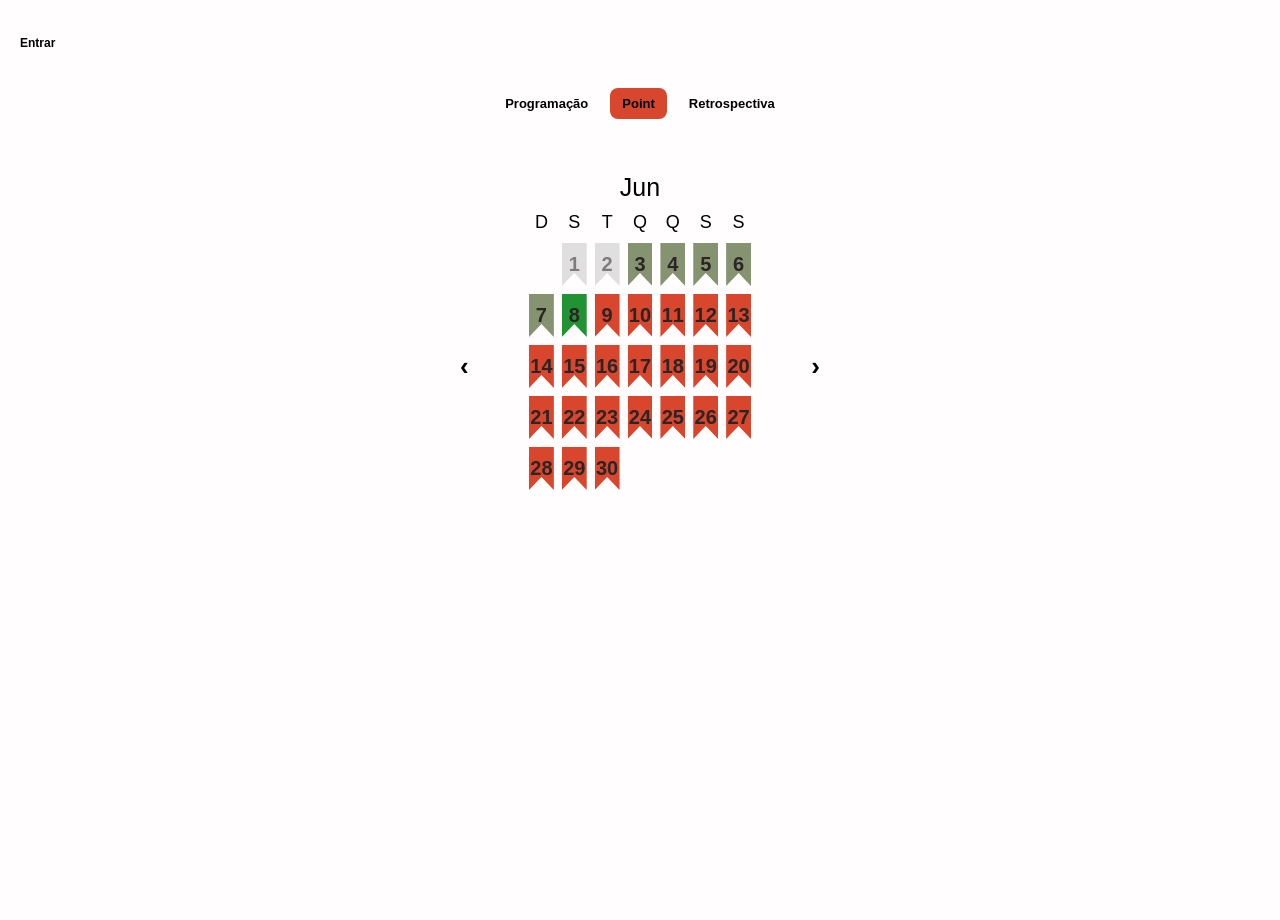
==== frontend/versao-mobile/index.html @ fd7ebdb0 "criação inicial da pagina progamação" ====
<!doctype html>
<html lang="pt-br">
  
<head>
  <meta charset="UTF-8" />
  <meta name="viewport" content="width=device-width, initial-scale=1.0">
  <link rel="stylesheet" href="/frontend/versao-mobile/css/style.css" />
  <link rel="stylesheet" href="https://cdnjs.cloudflare.com/ajax/libs/font-awesome/6.5.0/css/all.min.css" integrity="sha512-..." crossorigin="anonymous" referrerpolicy="no-referrer" />
  <title>Point Event Mobile</title>
</head>

<body>

<div class="cabeçalho">

  <nav class="menu">
    <button id="btnProgramacao" onclick="mostrarPagina('programacao')">Programação</button>
    <button id="btnPonto" class="active" onclick="mostrarPagina('ponto')">Point</button>
    <button id="btnRetrospectiva" onclick="mostrarPagina('retrospectiva')">Retrospectiva</button>
  </nav>

  <div class="area-login">
    <button id="btnLogin" class="btnLogin" data-logged="false">Entrar</button>
  </div>

</div>

<!-- páginas base -->
<div class="paginas">

<!-- página programação -->
<div class="pagina" id="programacao">
  <div class="programacao-container">

 <!-- Dia 03 de Junho -->
<div class="programacao-dia">
  <div class="data-dia">
    <span class="dia-numero">03</span>
    <span class="mes">Jun</span>
  </div>
  <div class="lista-artistas">
    <div class="artista"><span class="hora">19:00</span><span class="nome">Wesley Safadão</span></div>
    <div class="artista"><span class="hora">20:30</span><span class="nome">Falamansa</span></div>
    <div class="artista"><span class="hora">22:00</span><span class="nome">Alceu Valença</span></div>
  </div>
</div>

<!-- Dia 04 de Junho -->
<div class="programacao-dia">
  <div class="data-dia">
    <span class="dia-numero">04</span>
    <span class="mes">Jun</span>
  </div>
  <div class="lista-artistas">
    <div class="artista"><span class="hora">18:30</span><span class="nome">Elba Ramalho</span></div>
    <div class="artista"><span class="hora">20:00</span><span class="nome">Xand Avião</span></div>
    <div class="artista"><span class="hora">21:30</span><span class="nome">Banda Aviões do Forró</span></div>
    <div class="artista"><span class="hora">23:00</span><span class="nome">Marília Mendonça</span></div>
  </div>
</div>

<!-- Dia 05 de Junho -->
<div class="programacao-dia">
  <div class="data-dia">
    <span class="dia-numero">05</span>
    <span class="mes">Jun</span>
  </div>
  <div class="lista-artistas">
    <div class="artista"><span class="hora">19:00</span><span class="nome">Padre Fábio de Melo</span></div>
    <div class="artista"><span class="hora">21:00</span><span class="nome">Luan Santana</span></div>
  </div>
</div>

<!-- Dia 06 de Junho -->
<div class="programacao-dia">
  <div class="data-dia">
    <span class="dia-numero">06</span>
    <span class="mes">Jun</span>
  </div>
  <div class="lista-artistas">
    <div class="artista"><span class="hora">18:00</span><span class="nome">Mastruz com Leite</span></div>
    <div class="artista"><span class="hora">19:30</span><span class="nome">Banda Magníficos</span></div>
    <div class="artista"><span class="hora">21:00</span><span class="nome">Solange Almeida</span></div>
    <div class="artista"><span class="hora">22:30</span><span class="nome">Chico Pessoa</span></div>
  </div>
</div>

<!-- Dia 07 de Junho -->
<div class="programacao-dia">
  <div class="data-dia">
    <span class="dia-numero">07</span>
    <span class="mes">Jun</span>
  </div>
  <div class="lista-artistas">
    <div class="artista"><span class="hora">18:30</span><span class="nome">Cavaleiros do Forró</span></div>
    <div class="artista"><span class="hora">20:00</span><span class="nome">Régis e Rapaziada</span></div>
    <div class="artista"><span class="hora">21:30</span><span class="nome">Flávio José</span></div>
  </div>
</div>

<!-- Dia 08 de Junho -->
<div class="programacao-dia">
  <div class="data-dia">
    <span class="dia-numero">08</span>
    <span class="mes">Jun</span>
  </div>
  <div class="lista-artistas">
    <div class="artista"><span class="hora">19:00</span><span class="nome">Calcinha Preta</span></div>
    <div class="artista"><span class="hora">20:30</span><span class="nome">Garota Safada</span></div>
    <div class="artista"><span class="hora">22:00</span><span class="nome">Zé Cantor</span></div>
  </div>
</div>

<!-- Dia 09 de Junho -->
<div class="programacao-dia">
  <div class="data-dia">
    <span class="dia-numero">09</span>
    <span class="mes">Jun</span>
  </div>
  <div class="lista-artistas">
    <div class="artista"><span class="hora">18:00</span><span class="nome">Aviões do Forró</span></div>
    <div class="artista"><span class="hora">19:30</span><span class="nome">Limão com Mel</span></div>
    <div class="artista"><span class="hora">21:00</span><span class="nome">Forró do Muído</span></div>
  </div>
</div>

<!-- Dia 10 de Junho -->
<div class="programacao-dia">
  <div class="data-dia">
    <span class="dia-numero">10</span>
    <span class="mes">Jun</span>
  </div>
  <div class="lista-artistas">
    <div class="artista"><span class="hora">18:30</span><span class="nome">Banda Magníficos</span></div>
    <div class="artista"><span class="hora">20:00</span><span class="nome">Taty Girl</span></div>
    <div class="artista"><span class="hora">21:30</span><span class="nome">Xand Avião</span></div>
  </div>
</div>

<!-- Dia 11 de Junho -->
<div class="programacao-dia">
  <div class="data-dia">
    <span class="dia-numero">11</span>
    <span class="mes">Jun</span>
  </div>
  <div class="lista-artistas">
    <div class="artista"><span class="hora">19:00</span><span class="nome">Solange Almeida</span></div>
    <div class="artista"><span class="hora">20:30</span><span class="nome">Padre Fábio de Melo</span></div>
    <div class="artista"><span class="hora">22:00</span><span class="nome">Flávio José</span></div>
  </div>
</div>

<!-- Dia 12 de Junho -->
<div class="programacao-dia">
  <div class="data-dia">
    <span class="dia-numero">12</span>
    <span class="mes">Jun</span>
  </div>
  <div class="lista-artistas">
    <div class="artista"><span class="hora">18:30</span><span class="nome">Wesley Safadão</span></div>
    <div class="artista"><span class="hora">20:00</span><span class="nome">Falamansa</span></div>
    <div class="artista"><span class="hora">21:30</span><span class="nome">Alceu Valença</span></div>
  </div>
</div>
    
  </div>
</div>

  <!-- página point (calendário) -->
  <div class="pagina active" id="ponto">

    <div class="calendario">

      <!-- navegação do mês -->
      <button id="voltarMes" onclick="mesAnterior()">&#8249;</button>
      <button id="proximoMes" onclick="proximoMes()">&#8250;</button>

      <!-- nome do mês -->
      <div class="mes">
        <div class="Mes" id="Mes"></div>
      </div>

      <!-- dias da semana -->
      <div class="semanas">
        <div>D</div>
        <div>S</div>
        <div>T</div>
        <div>Q</div>
        <div>Q</div>
        <div>S</div>
        <div>S</div>
      </div>

      <!-- dias do calendário -->
      <div class="dias" id="dias"> </div>

    </div>
  </div>

  <!-- página retrospectiva -->
  <div class="pagina" id="retrospectiva">
    <p>AO FINAL DO EVENTO ESTARÁ AQUI</p>
  </div>

</div>

<!-- Janela Login/Cadastro -->
<div id="janela-login" class="fundo-transparente">
  <div class="janelalogin">
    <!-- Login -->
    <div id="loginForm">
      <h2>Login</h2>
      <div class="input-com-icone">
        <i class="fa-solid fa-envelope"></i>
        <input type="text" id="loginUsuario" placeholder="Email ou @instagram">
      </div>
      <div class="input-com-icone">
        <i class="fa-solid fa-lock"></i>
        <input type="password" id="loginSenha" placeholder="Senha">
      </div>
      <button onclick="fazerLogin()">Entrar</button>
      <span class="esqueci-senha" onclick="abrirEsqueciSenha()">Esqueci minha senha</span>
      <p>Não tem uma conta? <span class="link-cadastro" onclick="mostrarCadastro()">Cadastre-se</span></p>
    </div>

    <!-- Registro -->
    <div id="registerForm" style="display:none;">
      <h2>Crie uma conta</h2>
      <div class="input-com-icone">
        <i class="fa-solid fa-envelope"></i>
        <input type="email" id="cadastroEmail" placeholder="Email">
      </div>
      <div class="input-com-icone">
        <i class="fa-solid fa-user"></i>
        <input type="text" id="cadastroUsuario" placeholder="Username">
      </div>
      <div class="input-com-icone">
        <i class="fa-solid fa-lock"></i>
        <input type="password" id="cadastroSenha" placeholder="Senha">
      </div>
      <div class="input-com-icone">
        <i class="fa-solid fa-lock"></i>
        <input type="password" id="cadastroSenhaConfirm" placeholder="Confirmar senha">
      </div>
      <button onclick="registrar()">Criar</button>
      <p>Já tem uma conta? <span class="link-login" onclick="mostrarLogin()">Entrar</span></p>
    </div>

    <span class="fecharlogin" onclick="fecharLoginCadastro()">×</span>
  </div>
</div>

<!-- Janela Redefinir Senha -->
<div id="janela-esqueci-senha" class="fundo-transparente">
  <div class="janela-recuperacao">
    <h2>Redefinir Senha</h2>
    <div class="input-com-icone">
      <i class="fa-solid fa-envelope"></i>
      <input type="email" id="emailRecuperacao" placeholder="Digite seu email">
    </div>
    <button onclick="enviarRecuperacao()">Enviar</button>
    <span class="fecharlogin" onclick="fecharEsqueciSenha()">×</span>
  </div>
</div>

<!-- janela dia encerrado -->
<div id="janela-dia-encerrado" class="fundo-transparente">
  <div class="janela-encerrado">
    <span class="fechar" onclick="fecharJanelaEncerrado()">×</span>
    <h3>Tempo de registro encerrado</h3>
    <p>O período de registro só fica disponível até 24h após o dia que deseja registrar.</p>
  </div>
</div>

<!-- janela dia bloqueado -->
<div id="janela-dia-Bloqueado" class="fundo-transparente">
  <div class="janela-bloqueado">
    <span class="fechar" onclick="fecharJanelaBloqueado()">×</span>
    <h3>Disponível em breve</h3>
    <p>Calma lá! Você só pode registrar no dia seguinte ao evento.</p>
  </div>
</div>

<!-- janela registrar dia -->
<div id="janela-registrar-dia" class="fundo-transparente">
  <div class="janela-registrar">
    <span class="fechar" onclick="fecharJanelaRegistrarDia()">×</span>
    <h3>registre o dia passado</h3>
  </div>
</div>

<script src="/frontend/versao-mobile/js/script.js"></script>

</body>
</html>
---- frontend/versao-mobile/css/style.css ----
/*arquivo principal que importa o outro  */

/* Base geral do site */
@import url("base.css");

/* Layout e estrutura das páginas */
@import url("layout.css");

/* Calendário */
@import url("calendario.css");

/* Janelas (login, registro, encerrado, bloqueado e etc) */
@import url("janelas.css");

/* Responsividade da pagina point */
@import url("responsividade.css");

/* Fundos das paginas */ 
@import url("paginas.css");

/* Programação do evento da aba progamação */
@import url("progamação.css");
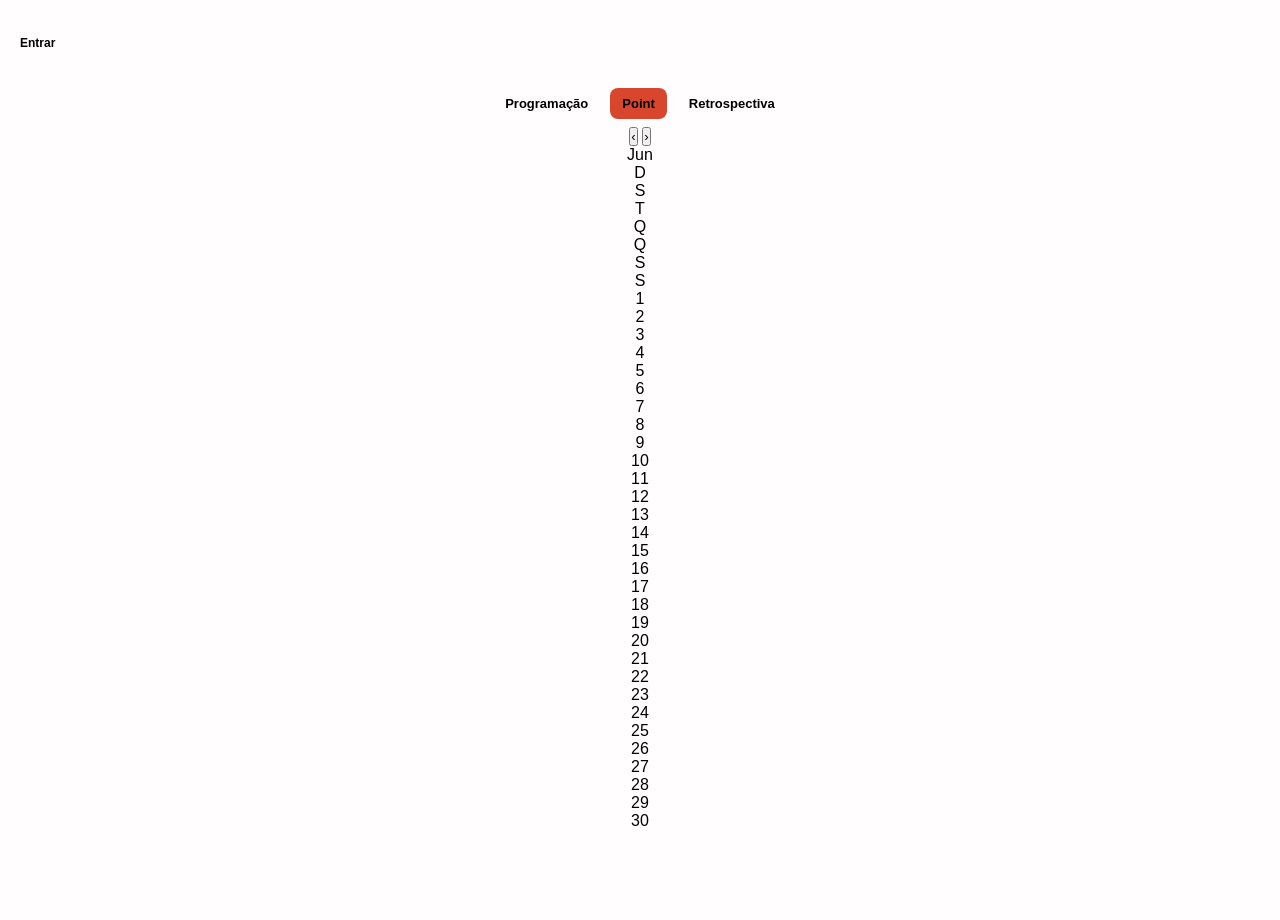
==== commit 33199b42: "estrutura do registro basico feito" ====
--- a/frontend/versao-mobile/index.html
+++ b/frontend/versao-mobile/index.html
@@ -6,7 +6,7 @@
   <meta name="viewport" content="width=device-width, initial-scale=1.0">
   <link rel="stylesheet" href="/frontend/versao-mobile/css/style.css" />
   <link rel="stylesheet" href="https://cdnjs.cloudflare.com/ajax/libs/font-awesome/6.5.0/css/all.min.css" integrity="sha512-..." crossorigin="anonymous" referrerpolicy="no-referrer" />
-  <title>Point Event Mobile</title>
+  <title>Point Mobile</title>
 </head>
 
 <body>
@@ -162,7 +162,7 @@
     <div class="artista"><span class="hora">21:30</span><span class="nome">Alceu Valença</span></div>
   </div>
 </div>
-    
+
   </div>
 </div>
 
@@ -246,7 +246,7 @@
       <p>Já tem uma conta? <span class="link-login" onclick="mostrarLogin()">Entrar</span></p>
     </div>
 
-    <span class="fecharlogin" onclick="fecharLoginCadastro()">×</span>
+    <span class="fechar" onclick="fecharLoginCadastro()">×</span>
   </div>
 </div>
 
@@ -254,19 +254,23 @@
 <div id="janela-esqueci-senha" class="fundo-transparente">
   <div class="janela-recuperacao">
     <h2>Redefinir Senha</h2>
+    
     <div class="input-com-icone">
       <i class="fa-solid fa-envelope"></i>
       <input type="email" id="emailRecuperacao" placeholder="Digite seu email">
     </div>
+    
     <button onclick="enviarRecuperacao()">Enviar</button>
-    <span class="fecharlogin" onclick="fecharEsqueciSenha()">×</span>
+    
+    <span class="fechar" onclick="fecharEsqueciSenha()">×</span>
   </div>
 </div>
 
 <!-- janela dia encerrado -->
 <div id="janela-dia-encerrado" class="fundo-transparente">
   <div class="janela-encerrado">
-    <span class="fechar" onclick="fecharJanelaEncerrado()">×</span>
+    <span class="fechar
+    " onclick="fecharJanelaEncerrado()">×</span>
     <h3>Tempo de registro encerrado</h3>
     <p>O período de registro só fica disponível até 24h após o dia que deseja registrar.</p>
   </div>
@@ -275,17 +279,55 @@
 <!-- janela dia bloqueado -->
 <div id="janela-dia-Bloqueado" class="fundo-transparente">
   <div class="janela-bloqueado">
-    <span class="fechar" onclick="fecharJanelaBloqueado()">×</span>
+    <span class="fechar
+    " onclick="fecharJanelaBloqueado()">×</span>
     <h3>Disponível em breve</h3>
     <p>Calma lá! Você só pode registrar no dia seguinte ao evento.</p>
   </div>
 </div>
 
-<!-- janela registrar dia -->
-<div id="janela-registrar-dia" class="fundo-transparente">
-  <div class="janela-registrar">
-    <span class="fechar" onclick="fecharJanelaRegistrarDia()">×</span>
-    <h3>registre o dia passado</h3>
+<div id="fundoTransparente" class="fundo-transparente"></div>
+
+<div id="janela-registrar-dia" class="modal">
+  <div class="modal-box">
+    <h2 id="tituloRegistro">Registrar dia</h2>
+
+    <div id="areaCamera">
+      <h3>Tire sua foto dentro do PP</h3>
+      <p class="aviso-foto">Capriche vai aparecer na sua retrospectiva</p>
+      
+      <div id="videoContainer" style="display:none; margin-bottom: 10px;">
+        <video id="videoPreview" autoplay playsinline style="width: 100%; border-radius: 12px; background: #000;"></video>
+      </div>
+
+      <button type="button" id="btnAtivarCamera" onclick="ativarCamera()">Abrir Câmera</button>
+      <button type="button" id="btnCapturarFoto" onclick="capturarFoto()" style="display:none; background: #677069; margin-top: 10px;">Capturar Foto</button>
+      
+      <input type="file" id="inputGaleria" accept="image/*" capture="camera" style="display:none;">
+    </div>
+
+    <div class="campo">
+      <label>Nota para os shows da noite</label>
+      <div id="notasShows"></div>
+    </div>
+
+
+
+
+    <div class="campo">
+      <label for="inputAmigos">Com quem você foi? (@ do Insta)</label>
+      <input type="text" id="inputAmigos" list="sugestoesAmigos" placeholder="@usuario" autocomplete="off">
+      <datalist id="sugestoesAmigos"> </datalist>
+    </div>
+
+    <div class="campo">
+      <label> bebeu?</label>
+      <div id="listaBebidas" class="lista-opcoes"></div>
+    </div>
+
+    <button onclick="enviarRegistro()" class="btn-confirmar">Registrar dia</button>
+    <button onclick="fecharJanelaRegistrarDia()" class="fechar"> x </button>
+
   </div>
 </div>
 
--- a/frontend/versao-mobile/css/style.css
+++ b/frontend/versao-mobile/css/style.css
@@ -1,22 +1,34 @@
-/*arquivo principal que importa o outro  */
+/* base */
+@import url("/frontend/versao-mobile/css/base.css");
 
-/* Base geral do site */
-@import url("base.css");
 
-/* Layout e estrutura das páginas */
-@import url("layout.css");
+/* PAGINA POINT */
+/* Layout */
+@import url("/frontend/versao-mobile/css/Pagina-point/layout.css");
+
+/* páginas */
+@import url("/frontend/versao-mobile/css/Pagina-point/janela-registrar-dia.css");
+@import url("/frontend/versao-mobile/css/Pagina-point/janelas-avisos.css");
+@import url("/frontend/versao-mobile/css/Pagina-point/janelas-login.css");
+
 
 /* Calendário */
-@import url("calendario.css");
+@import url("/frontend/versao-mobile/css/Pagina-point/calendario.css");
 
 /* Janelas (login, registro, encerrado, bloqueado e etc) */
-@import url("janelas.css");
+@import url("/frontend/versao-mobile/css/Pagina-point/janelas.css");
 
 /* Responsividade da pagina point */
-@import url("responsividade.css");
+@import url("/frontend/versao-mobile/css/Pagina-point/responsividade.css");
 
-/* Fundos das paginas */ 
-@import url("paginas.css");
 
+
+/* PAGINA PROGAMAÇÃO */
 /* Programação do evento da aba progamação */
-@import url("progamação.css");
+@import url("/frontend/versao-mobile/css/Pagina-progamação/progamação.css");
+
+
+
+/* PAGINA RETROSPECTIVA */
+/* Conteúdo da aba retrospectiva */
+
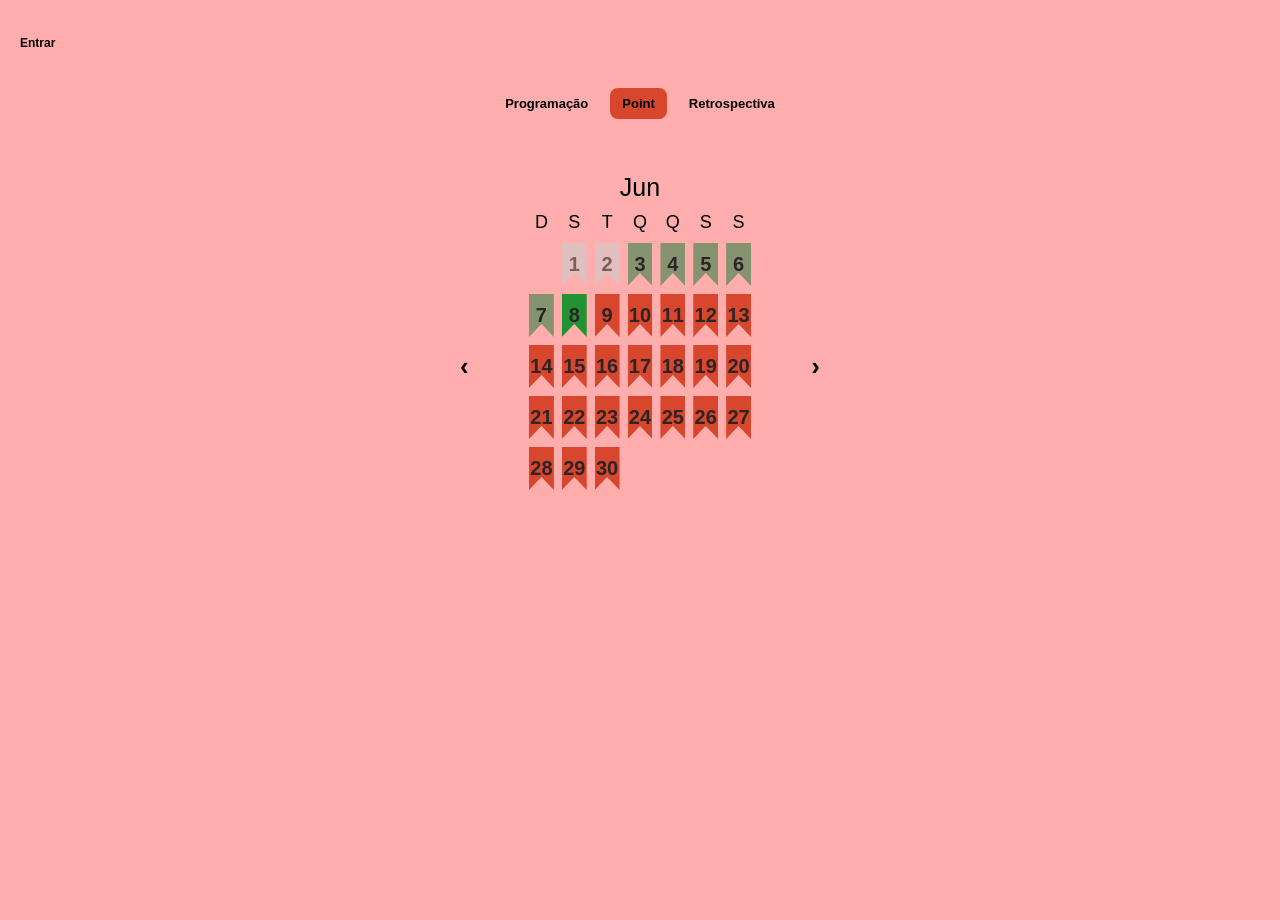
==== commit dfa74a1c: "Merge remote-tracking branch 'origin/main'" ====
--- a/frontend/versao-mobile/index.html
+++ b/frontend/versao-mobile/index.html
@@ -4,7 +4,8 @@
 <head>
   <meta charset="UTF-8" />
   <meta name="viewport" content="width=device-width, initial-scale=1.0">
-  <link rel="stylesheet" href="/frontend/versao-mobile/css/style.css" />
+  <link rel="stylesheet" href="css/style.css">
+  <script src="js/script.js"></script>
   <link rel="stylesheet" href="https://cdnjs.cloudflare.com/ajax/libs/font-awesome/6.5.0/css/all.min.css" integrity="sha512-..." crossorigin="anonymous" referrerpolicy="no-referrer" />
   <title>Point Mobile</title>
 </head>
@@ -288,50 +289,77 @@
 
 <div id="fundoTransparente" class="fundo-transparente"></div>
 
+<!--  MODAL REGISTRO  -->
 <div id="janela-registrar-dia" class="modal">
   <div class="modal-box">
+
     <h2 id="tituloRegistro">Registrar dia</h2>
 
+    <!--  ÁREA DA FOTO  -->
     <div id="areaCamera">
       <h3>Tire sua foto dentro do PP</h3>
       <p class="aviso-foto">Capriche vai aparecer na sua retrospectiva</p>
-      
-      <div id="videoContainer" style="display:none; margin-bottom: 10px;">
-        <video id="videoPreview" autoplay playsinline style="width: 100%; border-radius: 12px; background: #000;"></video>
-      </div>
-
-      <button type="button" id="btnAtivarCamera" onclick="ativarCamera()">Abrir Câmera</button>
-      <button type="button" id="btnCapturarFoto" onclick="capturarFoto()" style="display:none; background: #677069; margin-top: 10px;">Capturar Foto</button>
-      
-      <input type="file" id="inputGaleria" accept="image/*" capture="camera" style="display:none;">
-    </div>
-
+
+      <!-- PREVIEW DA FOTO -->
+      <img id="previewFoto"
+           style="display:none; width:100%; border-radius:12px; margin-bottom:10px;" />
+
+      <!-- BOTÕES -->
+      <button type="button" id="btnAtivarCamera" onclick="abrirOuRefazerFoto()"> Tirar Foto </button>
+
+      <!-- INPUT GALERIA -->
+      <input type="file"
+             id="inputGaleria"
+             accept="image/*"
+             style="display:none;">
+    </div>
+
+    <!--  NOTAS -->
     <div class="campo">
       <label>Nota para os shows da noite</label>
       <div id="notasShows"></div>
     </div>
 
-
-
-
+    <!--  AMIGOS  -->
     <div class="campo">
       <label for="inputAmigos">Com quem você foi? (@ do Insta)</label>
-      <input type="text" id="inputAmigos" list="sugestoesAmigos" placeholder="@usuario" autocomplete="off">
-      <datalist id="sugestoesAmigos"> </datalist>
-    </div>
-
+      <input type="text"
+             id="inputAmigos"
+             list="sugestoesAmigos"
+             placeholder="@usuario"
+             autocomplete="off">
+      <datalist id="sugestoesAmigos"></datalist>
+    </div>
+
+    <!--  BEBIDAS  -->
     <div class="campo">
-      <label> bebeu?</label>
+      <label>Bebeu?</label>
       <div id="listaBebidas" class="lista-opcoes"></div>
     </div>
 
-    <button onclick="enviarRegistro()" class="btn-confirmar">Registrar dia</button>
-    <button onclick="fecharJanelaRegistrarDia()" class="fechar"> x </button>
-
-  </div>
-</div>
-
-<script src="/frontend/versao-mobile/js/script.js"></script>
+    <!--  BOTÕES  -->
+    <button onclick="enviarRegistro()" class="btn-confirmar">
+      Registrar dia
+    </button>
+
+    <button onclick="fecharJanelaRegistrarDia()" class="fechar">
+      ✖
+    </button>
+
+  </div>
+</div>
+
+<!-- CÂMERA FULLSCREEN  -->
+<div id="cameraFullscreen" class="camera-full">
+  <video id="videoFullscreen" autoplay playsinline></video>
+
+  <button id="btnTirarFoto" onclick="capturarFoto()"> </button>
+  <button id="btnFecharCamera" onclick="fecharCamera()">✖</button>
+  <button id="btnTrocarCamera" onclick="trocarCamera()">🔄</button>
+</div>
+
+<div id="flashCamera"></div>
 
 </body>
+
 </html>
--- a/frontend/versao-mobile/css/style.css
+++ b/frontend/versao-mobile/css/style.css
@@ -1,34 +1,14 @@
 /* base */
-@import url("/frontend/versao-mobile/css/base.css");
-
+@import url("base.css");
 
 /* PAGINA POINT */
-/* Layout */
-@import url("/frontend/versao-mobile/css/Pagina-point/layout.css");
+@import url("Pagina-point/layout.css");
+@import url("Pagina-point/janela-registrar-dia.css");
+@import url("Pagina-point/janelas-avisos.css");
+@import url("Pagina-point/janelas-login.css");
+@import url("Pagina-point/calendario.css");
+@import url("Pagina-point/janelas.css");
+@import url("Pagina-point/responsividade.css");
 
-/* páginas */
-@import url("/frontend/versao-mobile/css/Pagina-point/janela-registrar-dia.css");
-@import url("/frontend/versao-mobile/css/Pagina-point/janelas-avisos.css");
-@import url("/frontend/versao-mobile/css/Pagina-point/janelas-login.css");
-
-
-/* Calendário */
-@import url("/frontend/versao-mobile/css/Pagina-point/calendario.css");
-
-/* Janelas (login, registro, encerrado, bloqueado e etc) */
-@import url("/frontend/versao-mobile/css/Pagina-point/janelas.css");
-
-/* Responsividade da pagina point */
-@import url("/frontend/versao-mobile/css/Pagina-point/responsividade.css");
-
-
-
-/* PAGINA PROGAMAÇÃO */
-/* Programação do evento da aba progamação */
-@import url("/frontend/versao-mobile/css/Pagina-progamação/progamação.css");
-
-
-
-/* PAGINA RETROSPECTIVA */
-/* Conteúdo da aba retrospectiva */
-
+/* PAGINA PROGRAMAÇÃO */
+@import url("Pagina-progamação/progamação.css");
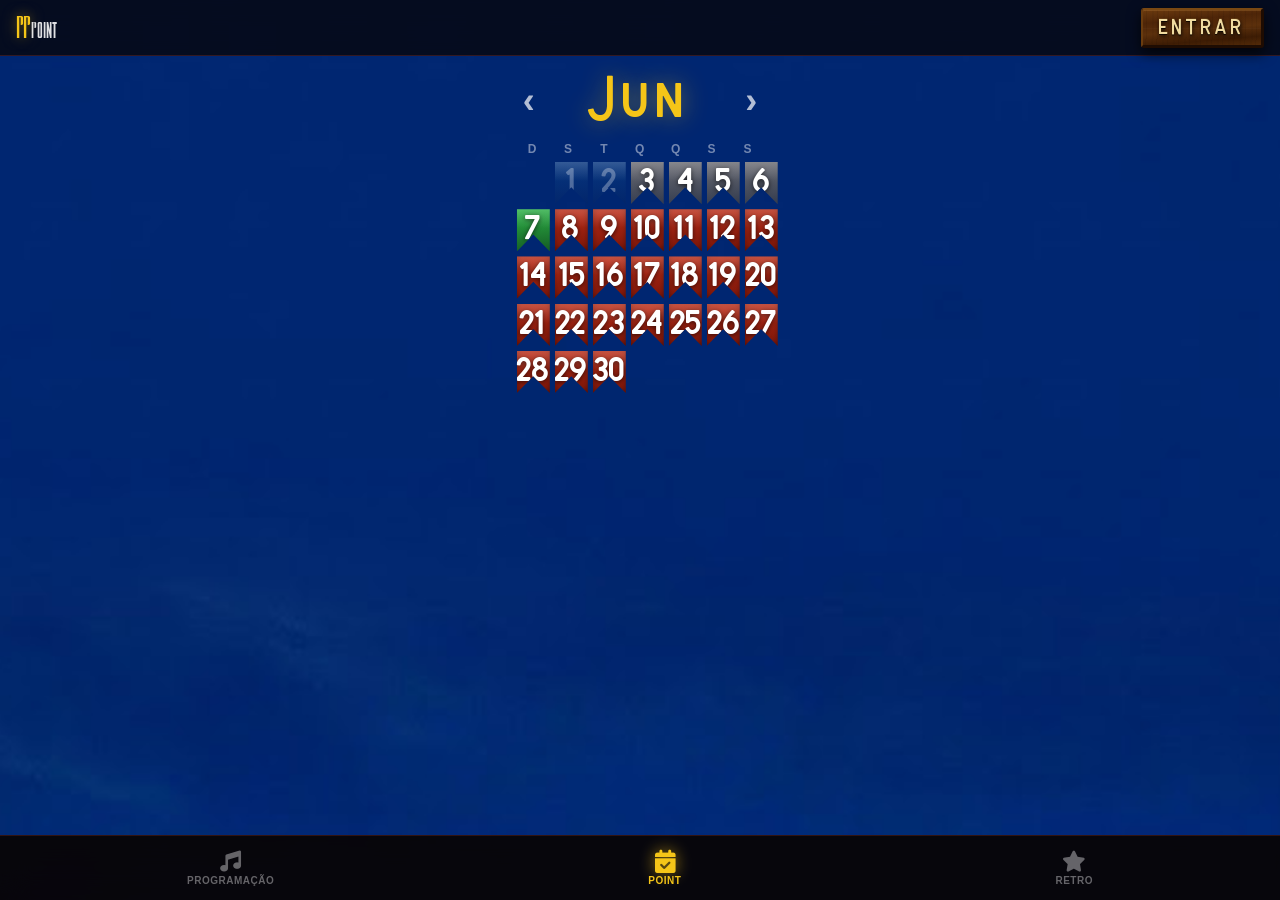
==== commit c43c4b17: "Refactor code structure for improved readability and maintainability" ====
--- a/frontend/versao-mobile/index.html
+++ b/frontend/versao-mobile/index.html
@@ -1,232 +1,103 @@
 <!doctype html>
 <html lang="pt-br">
-  
+
 <head>
   <meta charset="UTF-8" />
   <meta name="viewport" content="width=device-width, initial-scale=1.0">
   <link rel="stylesheet" href="css/style.css">
-  <script src="js/script.js"></script>
-  <link rel="stylesheet" href="https://cdnjs.cloudflare.com/ajax/libs/font-awesome/6.5.0/css/all.min.css" integrity="sha512-..." crossorigin="anonymous" referrerpolicy="no-referrer" />
-  <title>Point Mobile</title>
+  <link rel="stylesheet" href="https://cdnjs.cloudflare.com/ajax/libs/font-awesome/6.5.0/css/all.min.css" crossorigin="anonymous" referrerpolicy="no-referrer" />
+  <script src="js/script.js" defer></script>
+  <title>PPpoint</title>
 </head>
 
-<body>
-
-<div class="cabeçalho">
-
-  <nav class="menu">
-    <button id="btnProgramacao" onclick="mostrarPagina('programacao')">Programação</button>
-    <button id="btnPonto" class="active" onclick="mostrarPagina('ponto')">Point</button>
-    <button id="btnRetrospectiva" onclick="mostrarPagina('retrospectiva')">Retrospectiva</button>
-  </nav>
-
-  <div class="area-login">
-    <button id="btnLogin" class="btnLogin" data-logged="false">Entrar</button>
-  </div>
-
-</div>
-
-<!-- páginas base -->
-<div class="paginas">
-
-<!-- página programação -->
-<div class="pagina" id="programacao">
-  <div class="programacao-container">
-
- <!-- Dia 03 de Junho -->
-<div class="programacao-dia">
-  <div class="data-dia">
-    <span class="dia-numero">03</span>
-    <span class="mes">Jun</span>
-  </div>
-  <div class="lista-artistas">
-    <div class="artista"><span class="hora">19:00</span><span class="nome">Wesley Safadão</span></div>
-    <div class="artista"><span class="hora">20:30</span><span class="nome">Falamansa</span></div>
-    <div class="artista"><span class="hora">22:00</span><span class="nome">Alceu Valença</span></div>
-  </div>
-</div>
-
-<!-- Dia 04 de Junho -->
-<div class="programacao-dia">
-  <div class="data-dia">
-    <span class="dia-numero">04</span>
-    <span class="mes">Jun</span>
-  </div>
-  <div class="lista-artistas">
-    <div class="artista"><span class="hora">18:30</span><span class="nome">Elba Ramalho</span></div>
-    <div class="artista"><span class="hora">20:00</span><span class="nome">Xand Avião</span></div>
-    <div class="artista"><span class="hora">21:30</span><span class="nome">Banda Aviões do Forró</span></div>
-    <div class="artista"><span class="hora">23:00</span><span class="nome">Marília Mendonça</span></div>
-  </div>
-</div>
-
-<!-- Dia 05 de Junho -->
-<div class="programacao-dia">
-  <div class="data-dia">
-    <span class="dia-numero">05</span>
-    <span class="mes">Jun</span>
-  </div>
-  <div class="lista-artistas">
-    <div class="artista"><span class="hora">19:00</span><span class="nome">Padre Fábio de Melo</span></div>
-    <div class="artista"><span class="hora">21:00</span><span class="nome">Luan Santana</span></div>
-  </div>
-</div>
-
-<!-- Dia 06 de Junho -->
-<div class="programacao-dia">
-  <div class="data-dia">
-    <span class="dia-numero">06</span>
-    <span class="mes">Jun</span>
-  </div>
-  <div class="lista-artistas">
-    <div class="artista"><span class="hora">18:00</span><span class="nome">Mastruz com Leite</span></div>
-    <div class="artista"><span class="hora">19:30</span><span class="nome">Banda Magníficos</span></div>
-    <div class="artista"><span class="hora">21:00</span><span class="nome">Solange Almeida</span></div>
-    <div class="artista"><span class="hora">22:30</span><span class="nome">Chico Pessoa</span></div>
-  </div>
-</div>
-
-<!-- Dia 07 de Junho -->
-<div class="programacao-dia">
-  <div class="data-dia">
-    <span class="dia-numero">07</span>
-    <span class="mes">Jun</span>
-  </div>
-  <div class="lista-artistas">
-    <div class="artista"><span class="hora">18:30</span><span class="nome">Cavaleiros do Forró</span></div>
-    <div class="artista"><span class="hora">20:00</span><span class="nome">Régis e Rapaziada</span></div>
-    <div class="artista"><span class="hora">21:30</span><span class="nome">Flávio José</span></div>
-  </div>
-</div>
-
-<!-- Dia 08 de Junho -->
-<div class="programacao-dia">
-  <div class="data-dia">
-    <span class="dia-numero">08</span>
-    <span class="mes">Jun</span>
-  </div>
-  <div class="lista-artistas">
-    <div class="artista"><span class="hora">19:00</span><span class="nome">Calcinha Preta</span></div>
-    <div class="artista"><span class="hora">20:30</span><span class="nome">Garota Safada</span></div>
-    <div class="artista"><span class="hora">22:00</span><span class="nome">Zé Cantor</span></div>
-  </div>
-</div>
-
-<!-- Dia 09 de Junho -->
-<div class="programacao-dia">
-  <div class="data-dia">
-    <span class="dia-numero">09</span>
-    <span class="mes">Jun</span>
-  </div>
-  <div class="lista-artistas">
-    <div class="artista"><span class="hora">18:00</span><span class="nome">Aviões do Forró</span></div>
-    <div class="artista"><span class="hora">19:30</span><span class="nome">Limão com Mel</span></div>
-    <div class="artista"><span class="hora">21:00</span><span class="nome">Forró do Muído</span></div>
-  </div>
-</div>
-
-<!-- Dia 10 de Junho -->
-<div class="programacao-dia">
-  <div class="data-dia">
-    <span class="dia-numero">10</span>
-    <span class="mes">Jun</span>
-  </div>
-  <div class="lista-artistas">
-    <div class="artista"><span class="hora">18:30</span><span class="nome">Banda Magníficos</span></div>
-    <div class="artista"><span class="hora">20:00</span><span class="nome">Taty Girl</span></div>
-    <div class="artista"><span class="hora">21:30</span><span class="nome">Xand Avião</span></div>
-  </div>
-</div>
-
-<!-- Dia 11 de Junho -->
-<div class="programacao-dia">
-  <div class="data-dia">
-    <span class="dia-numero">11</span>
-    <span class="mes">Jun</span>
-  </div>
-  <div class="lista-artistas">
-    <div class="artista"><span class="hora">19:00</span><span class="nome">Solange Almeida</span></div>
-    <div class="artista"><span class="hora">20:30</span><span class="nome">Padre Fábio de Melo</span></div>
-    <div class="artista"><span class="hora">22:00</span><span class="nome">Flávio José</span></div>
-  </div>
-</div>
-
-<!-- Dia 12 de Junho -->
-<div class="programacao-dia">
-  <div class="data-dia">
-    <span class="dia-numero">12</span>
-    <span class="mes">Jun</span>
-  </div>
-  <div class="lista-artistas">
-    <div class="artista"><span class="hora">18:30</span><span class="nome">Wesley Safadão</span></div>
-    <div class="artista"><span class="hora">20:00</span><span class="nome">Falamansa</span></div>
-    <div class="artista"><span class="hora">21:30</span><span class="nome">Alceu Valença</span></div>
-  </div>
-</div>
-
-  </div>
-</div>
-
-  <!-- página point (calendário) -->
-  <div class="pagina active" id="ponto">
-
+<body class="fundo-ponto">
+
+<!-- CABEÇALHO -->
+<header class="cabecalho">
+  <div class="logo">
+    <span class="logo-pp">PP</span><span class="logo-text">point</span>
+  </div>
+  <button id="btnLogin" class="btnLogin" data-logged="false">Entrar</button>
+</header>
+
+<!-- CONTEÚDO DAS PÁGINAS -->
+<main class="paginas">
+
+  <!-- PÁGINA PROGRAMAÇÃO -->
+  <section class="pagina" id="programacao">
+    <div class="carrossel-programacao">
+      <button class="nav" onclick="voltarProgramacao()">&#8249;</button>
+      <div class="grid-programacao" id="gridProgramacao"></div>
+      <button class="nav" onclick="avancarProgramacao()">&#8250;</button>
+    </div>
+  </section>
+
+  <!-- PÁGINA POINT -->
+  <section class="pagina active" id="ponto">
     <div class="calendario">
-
-      <!-- navegação do mês -->
-      <button id="voltarMes" onclick="mesAnterior()">&#8249;</button>
-      <button id="proximoMes" onclick="proximoMes()">&#8250;</button>
-
-      <!-- nome do mês -->
-      <div class="mes">
+      <div class="cal-nav">
+        <button id="voltarMes" onclick="mesAnterior()">&#8249;</button>
         <div class="Mes" id="Mes"></div>
-      </div>
-
-      <!-- dias da semana -->
+        <button id="proximoMes" onclick="proximoMes()">&#8250;</button>
+      </div>
       <div class="semanas">
-        <div>D</div>
-        <div>S</div>
-        <div>T</div>
-        <div>Q</div>
-        <div>Q</div>
-        <div>S</div>
-        <div>S</div>
-      </div>
-
-      <!-- dias do calendário -->
-      <div class="dias" id="dias"> </div>
-
-    </div>
-  </div>
-
-  <!-- página retrospectiva -->
-  <div class="pagina" id="retrospectiva">
-    <p>AO FINAL DO EVENTO ESTARÁ AQUI</p>
-  </div>
-
-</div>
-
-<!-- Janela Login/Cadastro -->
+        <div>D</div><div>S</div><div>T</div><div>Q</div><div>Q</div><div>S</div><div>S</div>
+      </div>
+      <div class="dias" id="dias"></div>
+    </div>
+  </section>
+
+  <!-- PÁGINA RETROSPECTIVA -->
+  <section class="pagina" id="retrospectiva">
+    <div class="retro-vazio">
+      <i class="fa-solid fa-camera-retro"></i>
+      <p>Sua retrospectiva estará aqui após o evento</p>
+    </div>
+  </section>
+
+</main>
+
+<!-- NAVEGAÇÃO INFERIOR -->
+<nav class="nav-bottom">
+  <button id="btnProgramacao" onclick="mostrarPagina('programacao')">
+    <i class="fa-solid fa-music"></i>
+    <span>Programação</span>
+  </button>
+  <button id="btnPonto" class="active" onclick="mostrarPagina('ponto')">
+    <i class="fa-solid fa-calendar-check"></i>
+    <span>Point</span>
+  </button>
+  <button id="btnRetrospectiva" onclick="mostrarPagina('retrospectiva')">
+    <i class="fa-solid fa-star"></i>
+    <span>Retro</span>
+  </button>
+</nav>
+
+<!-- MODAL LOGIN / CADASTRO -->
 <div id="janela-login" class="fundo-transparente">
   <div class="janelalogin">
-    <!-- Login -->
+    <span class="fechar" onclick="fecharLoginCadastro()">×</span>
+
     <div id="loginForm">
-      <h2>Login</h2>
+      <h2>Entrar</h2>
       <div class="input-com-icone">
         <i class="fa-solid fa-envelope"></i>
-        <input type="text" id="loginUsuario" placeholder="Email ou @instagram">
+        <input type="text" id="loginUsuario" placeholder="Email">
       </div>
       <div class="input-com-icone">
         <i class="fa-solid fa-lock"></i>
         <input type="password" id="loginSenha" placeholder="Senha">
       </div>
       <button onclick="fazerLogin()">Entrar</button>
+      <button class="btn-google" onclick="loginComGoogle()">
+        <i class="fa-brands fa-google"></i> Entrar com Google
+      </button>
       <span class="esqueci-senha" onclick="abrirEsqueciSenha()">Esqueci minha senha</span>
       <p>Não tem uma conta? <span class="link-cadastro" onclick="mostrarCadastro()">Cadastre-se</span></p>
     </div>
 
-    <!-- Registro -->
     <div id="registerForm" style="display:none;">
-      <h2>Crie uma conta</h2>
+      <h2>Criar conta</h2>
       <div class="input-com-icone">
         <i class="fa-solid fa-envelope"></i>
         <input type="email" id="cadastroEmail" placeholder="Email">
@@ -243,117 +114,92 @@
         <i class="fa-solid fa-lock"></i>
         <input type="password" id="cadastroSenhaConfirm" placeholder="Confirmar senha">
       </div>
-      <button onclick="registrar()">Criar</button>
+      <button onclick="registrar()">Criar conta</button>
       <p>Já tem uma conta? <span class="link-login" onclick="mostrarLogin()">Entrar</span></p>
     </div>
-
-    <span class="fechar" onclick="fecharLoginCadastro()">×</span>
-  </div>
-</div>
-
-<!-- Janela Redefinir Senha -->
+  </div>
+</div>
+
+<!-- MODAL ESQUECI SENHA -->
 <div id="janela-esqueci-senha" class="fundo-transparente">
   <div class="janela-recuperacao">
+    <span class="fechar" onclick="fecharEsqueciSenha()">×</span>
     <h2>Redefinir Senha</h2>
-    
     <div class="input-com-icone">
       <i class="fa-solid fa-envelope"></i>
       <input type="email" id="emailRecuperacao" placeholder="Digite seu email">
     </div>
-    
     <button onclick="enviarRecuperacao()">Enviar</button>
-    
-    <span class="fechar" onclick="fecharEsqueciSenha()">×</span>
-  </div>
-</div>
-
-<!-- janela dia encerrado -->
+  </div>
+</div>
+
+<!-- MODAL DIA ENCERRADO -->
 <div id="janela-dia-encerrado" class="fundo-transparente">
-  <div class="janela-encerrado">
-    <span class="fechar
-    " onclick="fecharJanelaEncerrado()">×</span>
-    <h3>Tempo de registro encerrado</h3>
-    <p>O período de registro só fica disponível até 24h após o dia que deseja registrar.</p>
-  </div>
-</div>
-
-<!-- janela dia bloqueado -->
+  <div class="janela-aviso encerrado">
+    <span class="fechar" onclick="fecharJanelaEncerrado()">×</span>
+    <i class="fa-solid fa-hourglass-end"></i>
+    <h3>Tempo encerrado</h3>
+    <p>O registro só fica disponível até 24h após o evento.</p>
+  </div>
+</div>
+
+<!-- MODAL DIA BLOQUEADO -->
 <div id="janela-dia-Bloqueado" class="fundo-transparente">
-  <div class="janela-bloqueado">
-    <span class="fechar
-    " onclick="fecharJanelaBloqueado()">×</span>
+  <div class="janela-aviso bloqueado">
+    <span class="fechar" onclick="fecharJanelaBloqueado()">×</span>
+    <i class="fa-solid fa-lock"></i>
     <h3>Disponível em breve</h3>
-    <p>Calma lá! Você só pode registrar no dia seguinte ao evento.</p>
+    <p>Você só pode registrar no dia seguinte ao evento.</p>
   </div>
 </div>
 
 <div id="fundoTransparente" class="fundo-transparente"></div>
 
-<!--  MODAL REGISTRO  -->
+<!-- MODAL REGISTRAR DIA -->
 <div id="janela-registrar-dia" class="modal">
   <div class="modal-box">
 
     <h2 id="tituloRegistro">Registrar dia</h2>
 
-    <!--  ÁREA DA FOTO  -->
     <div id="areaCamera">
-      <h3>Tire sua foto dentro do PP</h3>
-      <p class="aviso-foto">Capriche vai aparecer na sua retrospectiva</p>
-
-      <!-- PREVIEW DA FOTO -->
-      <img id="previewFoto"
-           style="display:none; width:100%; border-radius:12px; margin-bottom:10px;" />
-
-      <!-- BOTÕES -->
-      <button type="button" id="btnAtivarCamera" onclick="abrirOuRefazerFoto()"> Tirar Foto </button>
-
-      <!-- INPUT GALERIA -->
-      <input type="file"
-             id="inputGaleria"
-             accept="image/*"
-             style="display:none;">
-    </div>
-
-    <!--  NOTAS -->
+      <h3>Tire sua foto no PP</h3>
+      <p class="aviso-foto">Vai aparecer na sua retrospectiva</p>
+      <img id="previewFoto" style="display:none; width:100%; border-radius:12px; margin-bottom:10px;" />
+      <button type="button" id="btnAtivarCamera" onclick="abrirOuRefazerFoto()">
+        <i class="fa-solid fa-camera"></i> Tirar Foto
+      </button>
+      <input type="file" id="inputGaleria" accept="image/*" style="display:none;">
+    </div>
+
     <div class="campo">
       <label>Nota para os shows da noite</label>
       <div id="notasShows"></div>
     </div>
 
-    <!--  AMIGOS  -->
     <div class="campo">
       <label for="inputAmigos">Com quem você foi? (@ do Insta)</label>
-      <input type="text"
-             id="inputAmigos"
-             list="sugestoesAmigos"
-             placeholder="@usuario"
-             autocomplete="off">
+      <input type="text" id="inputAmigos" list="sugestoesAmigos" placeholder="@usuario" autocomplete="off">
       <datalist id="sugestoesAmigos"></datalist>
     </div>
 
-    <!--  BEBIDAS  -->
     <div class="campo">
       <label>Bebeu?</label>
       <div id="listaBebidas" class="lista-opcoes"></div>
     </div>
 
-    <!--  BOTÕES  -->
     <button onclick="enviarRegistro()" class="btn-confirmar">
-      Registrar dia
+      <i class="fa-solid fa-check"></i> Registrar dia
     </button>
 
-    <button onclick="fecharJanelaRegistrarDia()" class="fechar">
-      ✖
-    </button>
-
-  </div>
-</div>
-
-<!-- CÂMERA FULLSCREEN  -->
+    <button onclick="fecharJanelaRegistrarDia()" class="fechar-registro">×</button>
+
+  </div>
+</div>
+
+<!-- CÂMERA FULLSCREEN -->
 <div id="cameraFullscreen" class="camera-full">
   <video id="videoFullscreen" autoplay playsinline></video>
-
-  <button id="btnTirarFoto" onclick="capturarFoto()"> </button>
+  <button id="btnTirarFoto" onclick="capturarFoto()"></button>
   <button id="btnFecharCamera" onclick="fecharCamera()">✖</button>
   <button id="btnTrocarCamera" onclick="trocarCamera()">🔄</button>
 </div>
@@ -361,5 +207,4 @@
 <div id="flashCamera"></div>
 
 </body>
-
-</html>+</html>
